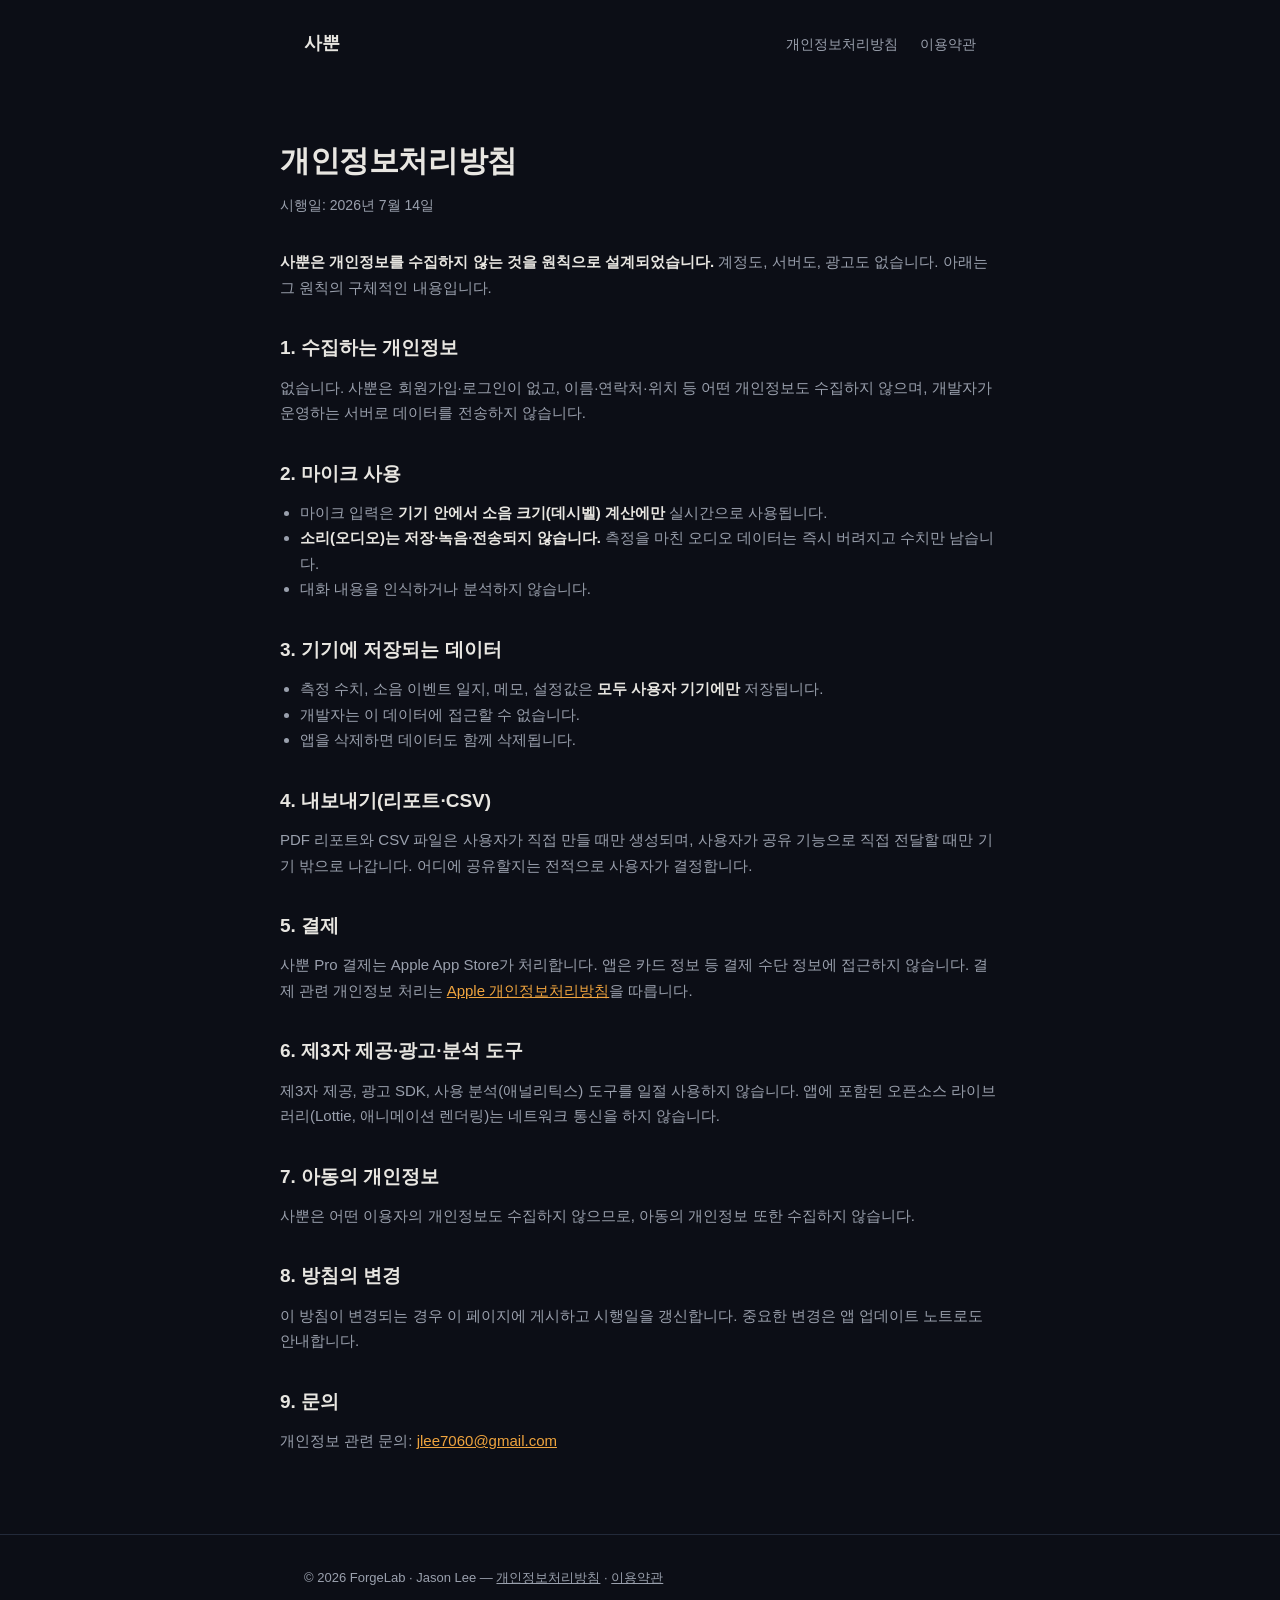
==== privacy.html @ a9d32482 "Sappun site v1: landing, privacy policy, terms of service" ====
<!DOCTYPE html>
<html lang="ko">
<head>
  <meta charset="UTF-8" />
  <meta name="viewport" content="width=device-width, initial-scale=1.0" />
  <title>개인정보처리방침 — 사뿐</title>
  <link rel="stylesheet" href="style.css" />
</head>
<body>
  <header class="site">
    <div class="wrap">
      <a class="brand" href="./">사뿐</a>
      <nav>
        <a href="privacy.html">개인정보처리방침</a>
        <a href="terms.html">이용약관</a>
      </nav>
    </div>
  </header>

  <main class="wrap doc">
    <h1>개인정보처리방침</h1>
    <p class="date">시행일: 2026년 7월 14일</p>

    <p><strong>사뿐은 개인정보를 수집하지 않는 것을 원칙으로 설계되었습니다.</strong> 계정도, 서버도, 광고도 없습니다. 아래는 그 원칙의 구체적인 내용입니다.</p>

    <h2>1. 수집하는 개인정보</h2>
    <p>없습니다. 사뿐은 회원가입·로그인이 없고, 이름·연락처·위치 등 어떤 개인정보도 수집하지 않으며, 개발자가 운영하는 서버로 데이터를 전송하지 않습니다.</p>

    <h2>2. 마이크 사용</h2>
    <ul>
      <li>마이크 입력은 <strong>기기 안에서 소음 크기(데시벨) 계산에만</strong> 실시간으로 사용됩니다.</li>
      <li><strong>소리(오디오)는 저장·녹음·전송되지 않습니다.</strong> 측정을 마친 오디오 데이터는 즉시 버려지고 수치만 남습니다.</li>
      <li>대화 내용을 인식하거나 분석하지 않습니다.</li>
    </ul>

    <h2>3. 기기에 저장되는 데이터</h2>
    <ul>
      <li>측정 수치, 소음 이벤트 일지, 메모, 설정값은 <strong>모두 사용자 기기에만</strong> 저장됩니다.</li>
      <li>개발자는 이 데이터에 접근할 수 없습니다.</li>
      <li>앱을 삭제하면 데이터도 함께 삭제됩니다.</li>
    </ul>

    <h2>4. 내보내기(리포트·CSV)</h2>
    <p>PDF 리포트와 CSV 파일은 사용자가 직접 만들 때만 생성되며, 사용자가 공유 기능으로 직접 전달할 때만 기기 밖으로 나갑니다. 어디에 공유할지는 전적으로 사용자가 결정합니다.</p>

    <h2>5. 결제</h2>
    <p>사뿐 Pro 결제는 Apple App Store가 처리합니다. 앱은 카드 정보 등 결제 수단 정보에 접근하지 않습니다. 결제 관련 개인정보 처리는 <a href="https://www.apple.com/legal/privacy/kr/">Apple 개인정보처리방침</a>을 따릅니다.</p>

    <h2>6. 제3자 제공·광고·분석 도구</h2>
    <p>제3자 제공, 광고 SDK, 사용 분석(애널리틱스) 도구를 일절 사용하지 않습니다. 앱에 포함된 오픈소스 라이브러리(Lottie, 애니메이션 렌더링)는 네트워크 통신을 하지 않습니다.</p>

    <h2>7. 아동의 개인정보</h2>
    <p>사뿐은 어떤 이용자의 개인정보도 수집하지 않으므로, 아동의 개인정보 또한 수집하지 않습니다.</p>

    <h2>8. 방침의 변경</h2>
    <p>이 방침이 변경되는 경우 이 페이지에 게시하고 시행일을 갱신합니다. 중요한 변경은 앱 업데이트 노트로도 안내합니다.</p>

    <h2>9. 문의</h2>
    <p>개인정보 관련 문의: <a href="mailto:jlee7060@gmail.com">jlee7060@gmail.com</a></p>
  </main>

  <footer class="site">
    <div class="wrap">
      © 2026 ForgeLab · Jason Lee — <a href="privacy.html">개인정보처리방침</a> · <a href="terms.html">이용약관</a>
    </div>
  </footer>
</body>
</html>
---- style.css ----
:root {
  --night: #0c0e16;
  --surface: #131722;
  --line: #232a3a;
  --ink: #e8e6e1;
  --muted: #9aa0ad;
  --amber: #efa43e;
  --amber-deep: #d98a27;
}

* { margin: 0; padding: 0; box-sizing: border-box; }

body {
  background: var(--night);
  color: var(--ink);
  font-family: -apple-system, BlinkMacSystemFont, "Apple SD Gothic Neo", "Pretendard", "Noto Sans KR", sans-serif;
  line-height: 1.7;
  -webkit-font-smoothing: antialiased;
}

.wrap { max-width: 720px; margin: 0 auto; padding: 0 24px; }

header.site { padding: 28px 0; }
header.site .wrap { display: flex; align-items: center; justify-content: space-between; }
.brand { display: flex; align-items: center; gap: 10px; text-decoration: none; color: var(--ink); font-weight: 700; font-size: 18px; }
.brand svg { display: block; }
nav a { color: var(--muted); text-decoration: none; font-size: 14px; margin-left: 18px; }
nav a:hover { color: var(--ink); }

.hero { padding: 72px 0 56px; text-align: center; }
.hero h1 { font-size: 44px; letter-spacing: -0.5px; line-height: 1.25; }
.hero h1 em { color: var(--amber); font-style: normal; }
.hero p.lede { color: var(--muted); font-size: 18px; margin-top: 16px; }
.hero .mark { margin: 0 auto 28px; width: 96px; height: 96px; border-radius: 22px; background: linear-gradient(180deg, #191e2b, #0c0f18); display: flex; align-items: center; justify-content: center; border: 1px solid var(--line); }

.section { padding: 40px 0; border-top: 1px solid var(--line); }
.section h2 { font-size: 24px; margin-bottom: 20px; letter-spacing: -0.3px; }
.section p { color: var(--muted); }

.features { display: grid; grid-template-columns: 1fr 1fr; gap: 14px; }
.feature { background: var(--surface); border: 1px solid var(--line); border-radius: 14px; padding: 20px; }
.feature h3 { font-size: 16px; margin-bottom: 6px; }
.feature p { font-size: 14px; color: var(--muted); }
@media (max-width: 560px) { .features { grid-template-columns: 1fr; } }

.plans { display: grid; grid-template-columns: 1fr 1fr; gap: 14px; }
.plan { background: var(--surface); border: 1px solid var(--line); border-radius: 14px; padding: 22px; }
.plan.pro { border-color: var(--amber-deep); }
.plan h3 { font-size: 17px; }
.plan .price { font-size: 15px; color: var(--amber); margin: 8px 0 12px; }
.plan ul { list-style: none; }
.plan li { font-size: 14px; color: var(--muted); padding: 3px 0; }
.plan li::before { content: "· "; color: var(--amber); }
@media (max-width: 560px) { .plans { grid-template-columns: 1fr; } }

.faq details { border-bottom: 1px solid var(--line); padding: 14px 0; }
.faq summary { cursor: pointer; font-weight: 600; font-size: 15px; }
.faq details p { margin-top: 10px; font-size: 14px; }

.notice { background: var(--surface); border: 1px solid var(--line); border-radius: 14px; padding: 20px; font-size: 14px; color: var(--muted); }

footer.site { border-top: 1px solid var(--line); margin-top: 56px; padding: 32px 0 48px; font-size: 13px; color: var(--muted); }
footer.site a { color: var(--muted); }

/* 문서 페이지 (privacy / terms) */
.doc { padding: 48px 0 24px; }
.doc h1 { font-size: 30px; margin-bottom: 8px; letter-spacing: -0.4px; }
.doc .date { color: var(--muted); font-size: 14px; margin-bottom: 32px; }
.doc h2 { font-size: 19px; margin: 32px 0 10px; }
.doc p, .doc li { color: var(--muted); font-size: 15px; }
.doc ul { padding-left: 20px; margin: 8px 0; }
.doc strong { color: var(--ink); }
.doc a { color: var(--amber); }
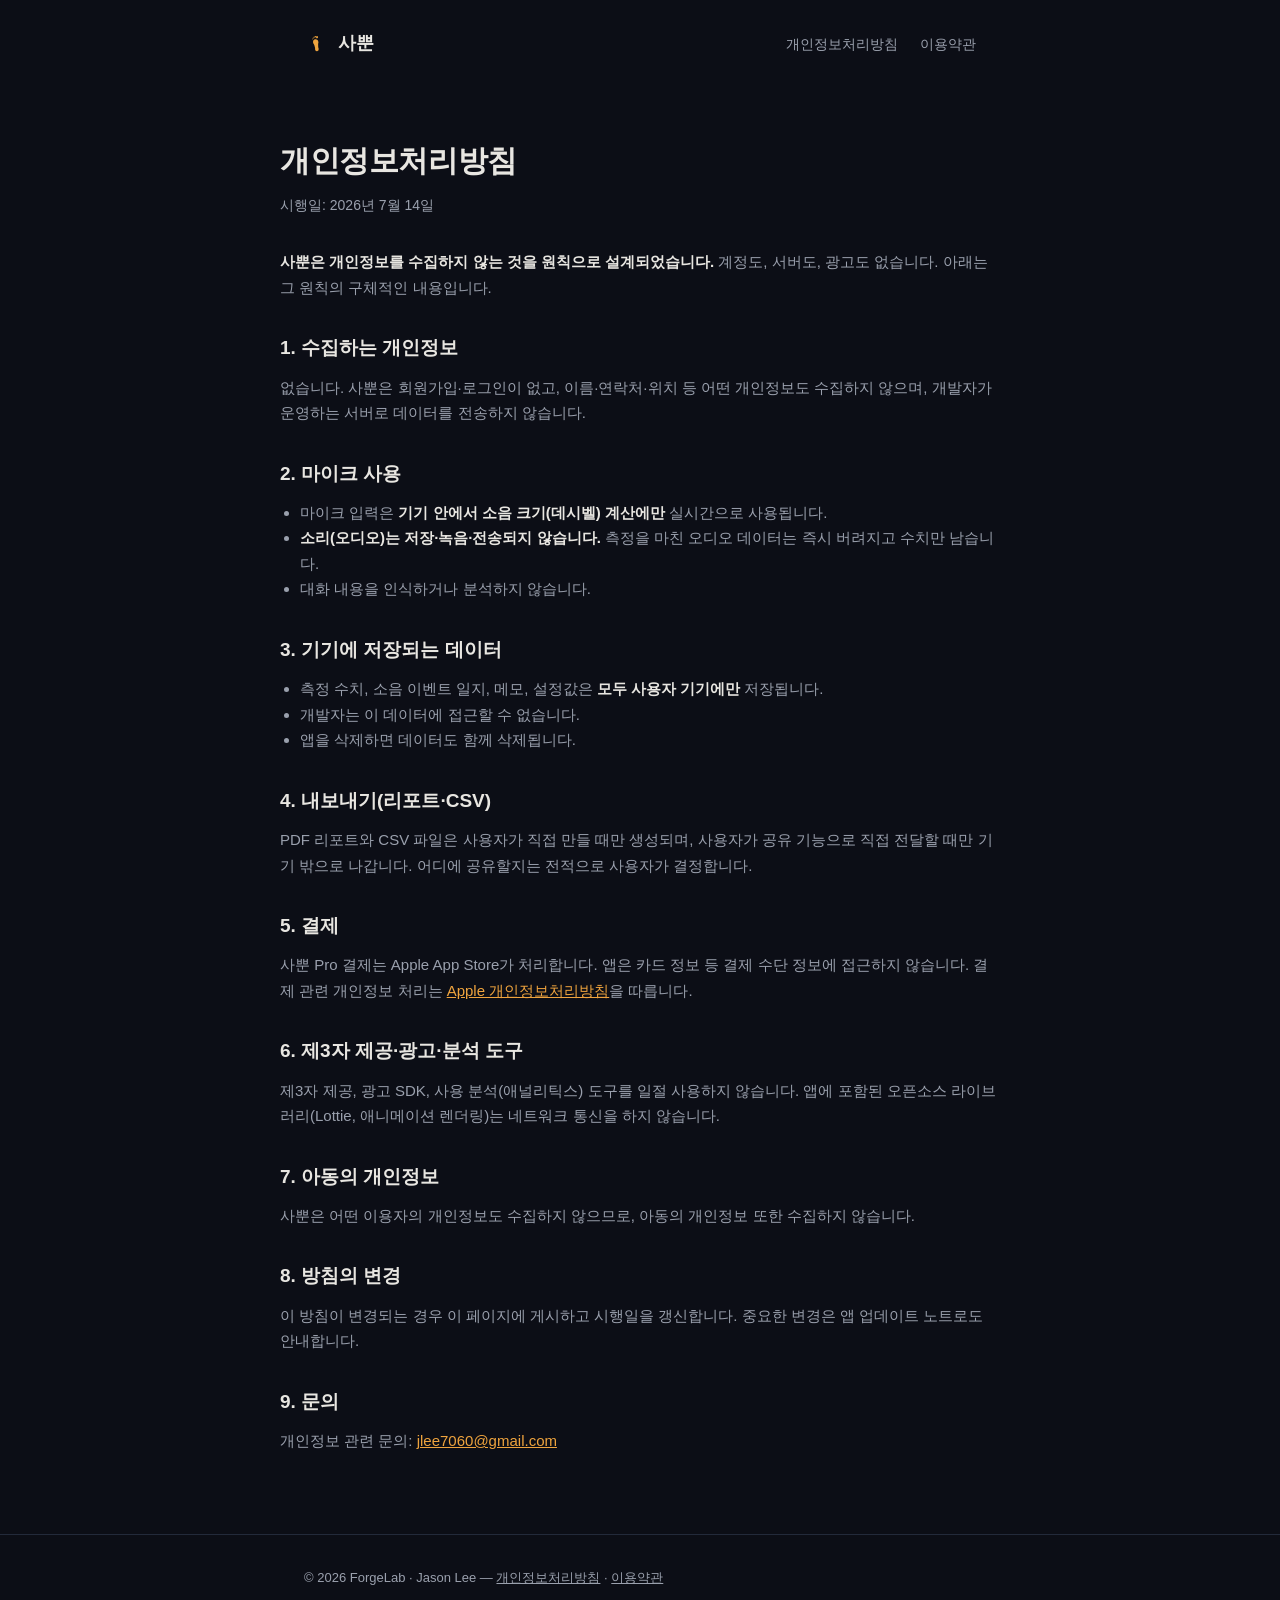
==== commit ded4a4dd: "Footprint logo + usage-flow redesign with 8 generated Lottie animations - Brand/hero mark replaced w" ====
--- a/privacy.html
+++ b/privacy.html
@@ -9,7 +9,21 @@
 <body>
   <header class="site">
     <div class="wrap">
-      <a class="brand" href="./">사뿐</a>
+      <a class="brand" href="./">
+        <svg width="24" height="24" viewBox="-190 -190 380 380" style="color:#EFA43E" aria-hidden="true">
+          <g transform="translate(0,25) scale(0.44) rotate(-6)">
+            <ellipse cx="0" cy="-95" rx="96" ry="100" fill="currentColor"/>
+            <path d="M -84,-95 L 84,-95 L 66,150 L -38,150 Z" fill="currentColor"/>
+            <ellipse cx="14" cy="165" rx="66" ry="74" fill="currentColor"/>
+            <ellipse cx="64" cy="-262" rx="36" ry="44" fill="currentColor"/>
+            <ellipse cx="10" cy="-285" rx="23" ry="28" fill="currentColor"/>
+            <ellipse cx="-36" cy="-272" rx="20" ry="24" fill="currentColor"/>
+            <ellipse cx="-74" cy="-246" rx="17" ry="20" fill="currentColor"/>
+            <ellipse cx="-103" cy="-212" rx="14" ry="16" fill="currentColor"/>
+          </g>
+        </svg>
+        사뿐
+      </a>
       <nav>
         <a href="privacy.html">개인정보처리방침</a>
         <a href="terms.html">이용약관</a>
--- a/style.css
+++ b/style.css
@@ -31,7 +31,19 @@
 .hero h1 { font-size: 44px; letter-spacing: -0.5px; line-height: 1.25; }
 .hero h1 em { color: var(--amber); font-style: normal; }
 .hero p.lede { color: var(--muted); font-size: 18px; margin-top: 16px; }
+.hero p.soon { color: var(--amber-deep); font-size: 14px; margin-top: 20px; }
 .hero .mark { margin: 0 auto 28px; width: 96px; height: 96px; border-radius: 22px; background: linear-gradient(180deg, #191e2b, #0c0f18); display: flex; align-items: center; justify-content: center; border: 1px solid var(--line); }
+
+.steps { display: grid; grid-template-columns: 1fr 1fr; gap: 14px; }
+.step { background: var(--surface); border: 1px solid var(--line); border-radius: 14px; padding: 20px; }
+.step h3 { font-size: 16px; margin: 2px 0 6px; }
+.step p { font-size: 14px; color: var(--muted); }
+.step .num { font-size: 12px; font-weight: 700; color: var(--amber); letter-spacing: 0.4px; }
+@media (max-width: 560px) { .steps { grid-template-columns: 1fr; } }
+
+.lottie { height: 150px; margin-bottom: 10px; }
+.lottie.sm { height: 116px; }
+.lottie svg { display: block; margin: 0 auto; height: 100%; }
 
 .section { padding: 40px 0; border-top: 1px solid var(--line); }
 .section h2 { font-size: 24px; margin-bottom: 20px; letter-spacing: -0.3px; }
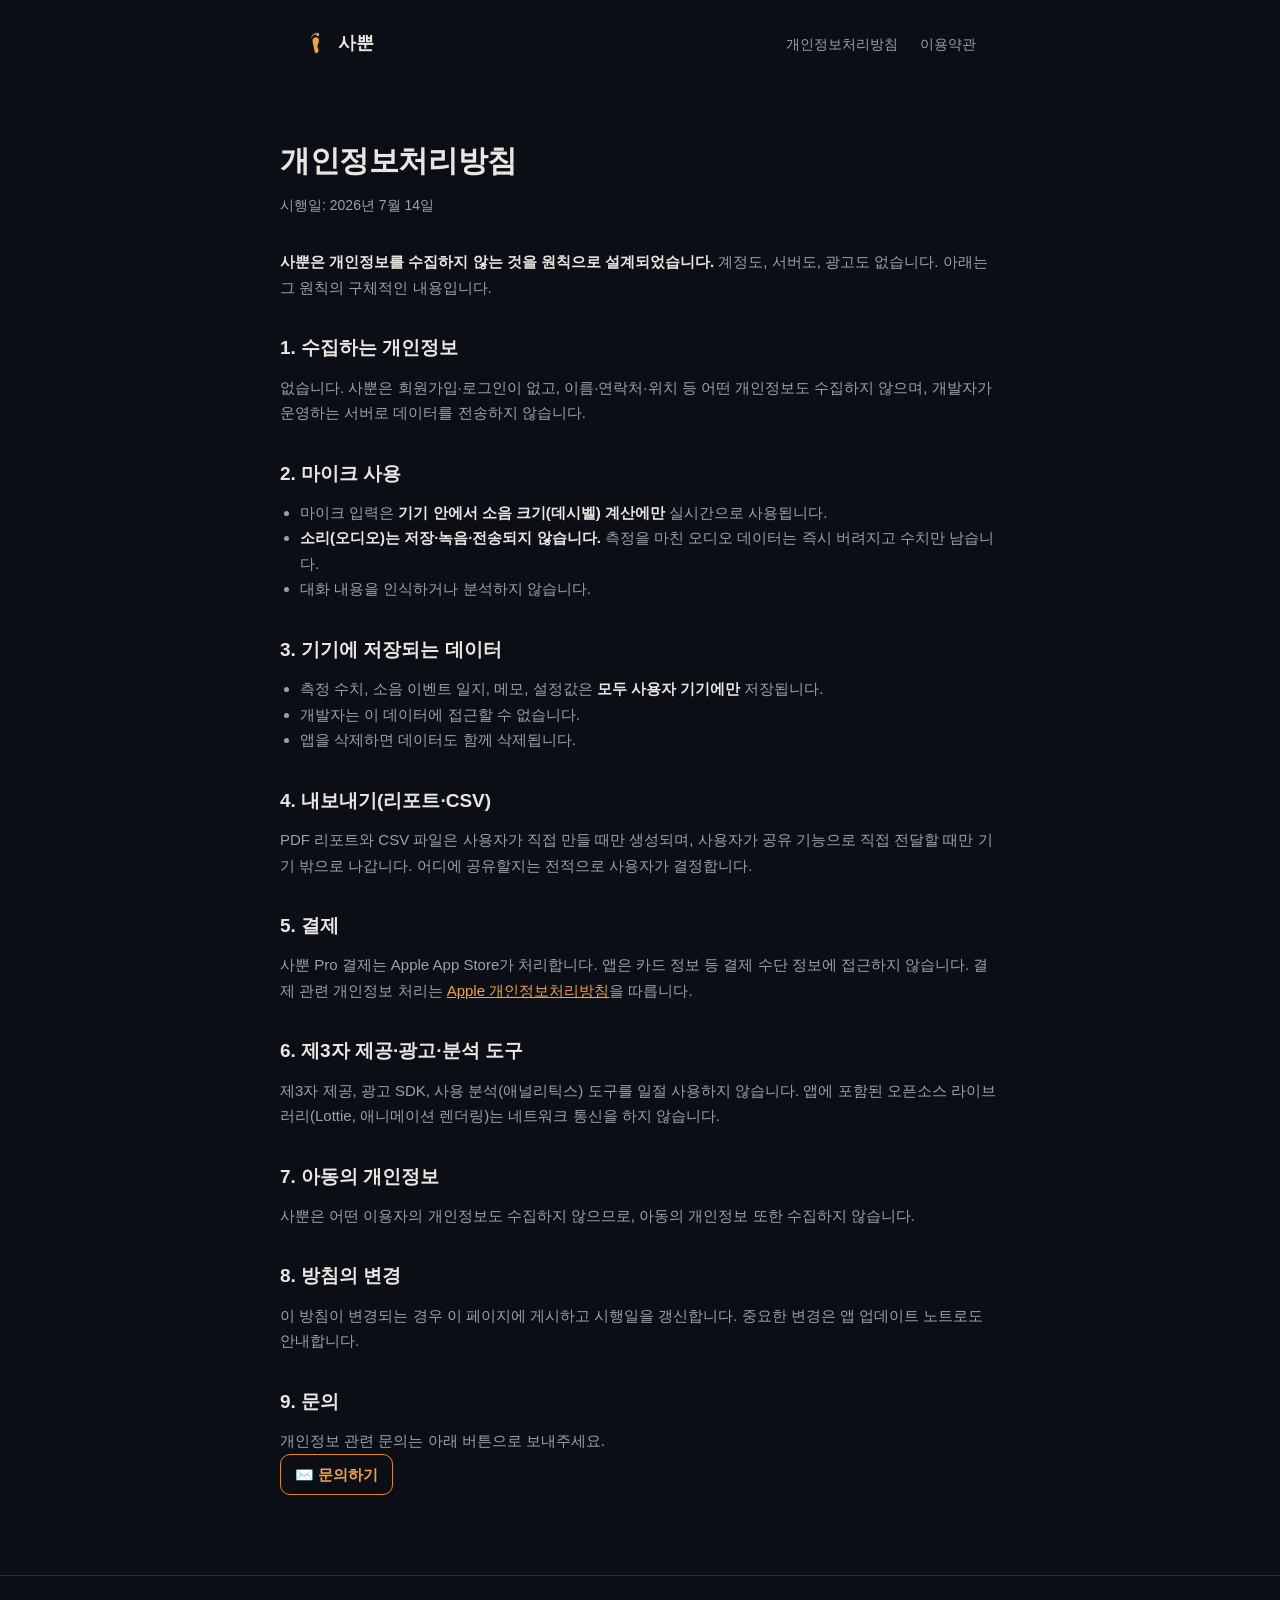
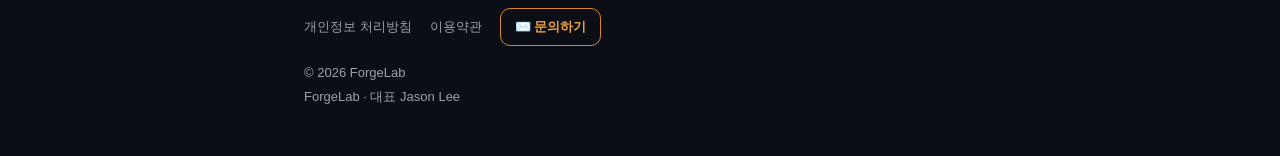
==== commit b1de662d: "Natural footprint logo v2, standardized footer with contact button - Sole redrawn as a single bezier" ====
--- a/privacy.html
+++ b/privacy.html
@@ -11,15 +11,13 @@
     <div class="wrap">
       <a class="brand" href="./">
         <svg width="24" height="24" viewBox="-190 -190 380 380" style="color:#EFA43E" aria-hidden="true">
-          <g transform="translate(0,25) scale(0.44) rotate(-6)">
-            <ellipse cx="0" cy="-95" rx="96" ry="100" fill="currentColor"/>
-            <path d="M -84,-95 L 84,-95 L 66,150 L -38,150 Z" fill="currentColor"/>
-            <ellipse cx="14" cy="165" rx="66" ry="74" fill="currentColor"/>
-            <ellipse cx="64" cy="-262" rx="36" ry="44" fill="currentColor"/>
-            <ellipse cx="10" cy="-285" rx="23" ry="28" fill="currentColor"/>
-            <ellipse cx="-36" cy="-272" rx="20" ry="24" fill="currentColor"/>
-            <ellipse cx="-74" cy="-246" rx="17" ry="20" fill="currentColor"/>
-            <ellipse cx="-103" cy="-212" rx="14" ry="16" fill="currentColor"/>
+          <g transform="translate(0,30) scale(0.55) rotate(-4)">
+            <path fill="currentColor" d="M 10,-218 C 70,-215 92,-175 92,-130 C 92,-60 55,-10 38,30 C 28,70 58,110 62,160 C 64,205 36,232 -2,232 C -42,232 -58,196 -58,150 C -58,85 -88,-25 -92,-105 C -94,-175 -60,-218 10,-218 Z"/>
+            <ellipse cx="72" cy="-295" rx="40" ry="48" fill="currentColor"/>
+            <ellipse cx="14" cy="-322" rx="25" ry="30" fill="currentColor"/>
+            <ellipse cx="-38" cy="-308" rx="21" ry="25" fill="currentColor"/>
+            <ellipse cx="-80" cy="-277" rx="18" ry="21" fill="currentColor"/>
+            <ellipse cx="-110" cy="-238" rx="15" ry="17" fill="currentColor"/>
           </g>
         </svg>
         사뿐
@@ -70,12 +68,19 @@
     <p>이 방침이 변경되는 경우 이 페이지에 게시하고 시행일을 갱신합니다. 중요한 변경은 앱 업데이트 노트로도 안내합니다.</p>
 
     <h2>9. 문의</h2>
-    <p>개인정보 관련 문의: <a href="mailto:jlee7060@gmail.com">jlee7060@gmail.com</a></p>
+    <p>개인정보 관련 문의는 아래 버튼으로 보내주세요.</p>
+    <p><a class="contact-btn" href="mailto:forgelab.aitech.@gmail.com">✉️ 문의하기</a></p>
   </main>
 
   <footer class="site">
     <div class="wrap">
-      © 2026 ForgeLab · Jason Lee — <a href="privacy.html">개인정보처리방침</a> · <a href="terms.html">이용약관</a>
+      <div class="footer-links">
+        <a href="privacy.html">개인정보 처리방침</a>
+        <a href="terms.html">이용약관</a>
+        <a class="contact-btn" href="mailto:forgelab.aitech.@gmail.com">✉️ 문의하기</a>
+      </div>
+      <p class="footer-copy">© 2026 ForgeLab</p>
+      <p class="footer-copy">ForgeLab · 대표 Jason Lee</p>
     </div>
   </footer>
 </body>
--- a/style.css
+++ b/style.css
@@ -73,6 +73,13 @@
 
 footer.site { border-top: 1px solid var(--line); margin-top: 56px; padding: 32px 0 48px; font-size: 13px; color: var(--muted); }
 footer.site a { color: var(--muted); }
+footer.site .footer-links { display: flex; align-items: center; gap: 18px; flex-wrap: wrap; margin-bottom: 16px; }
+footer.site .footer-links a { text-decoration: none; }
+footer.site .footer-links a:hover { color: var(--ink); }
+footer.site .footer-copy { margin-top: 2px; }
+
+.contact-btn { display: inline-block; border: 1px solid var(--amber-deep); color: var(--amber) !important; border-radius: 10px; padding: 7px 14px; font-weight: 600; text-decoration: none; }
+.contact-btn:hover { background: rgba(239, 164, 62, 0.12); color: var(--amber) !important; }
 
 /* 문서 페이지 (privacy / terms) */
 .doc { padding: 48px 0 24px; }
